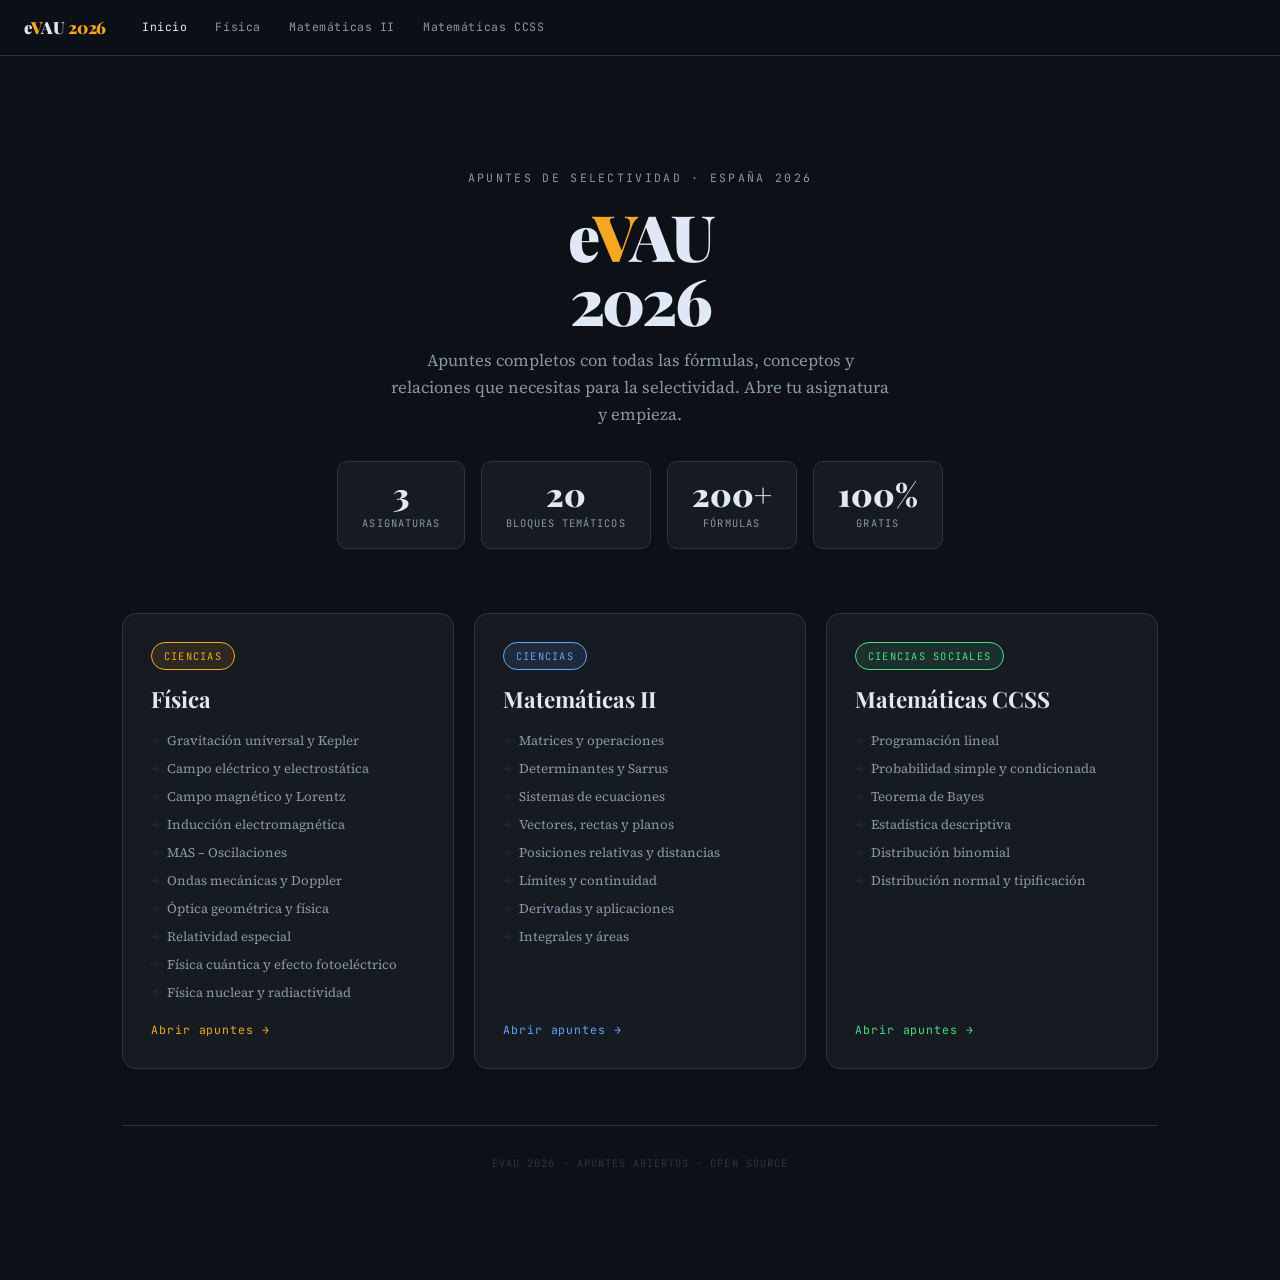
==== index.html @ 3c182254 "initial commit" ====
<!DOCTYPE html>
<html lang="es">
<head>
<meta charset="UTF-8">
<meta name="viewport" content="width=device-width, initial-scale=1.0">
<title>EvAU 2026 — Apuntes completos</title>
<link rel="stylesheet" href="style.css">
</head>
<body class="index-body">

<!-- TOPBAR -->
<header class="topbar">
  <div class="topbar-logo">e<span>V</span>AU <span>2026</span></div>
  <nav class="topbar-nav">
    <a href="index.html" class="active" style="color:var(--text)">Inicio</a>
    <a href="fisica.html" class="fisica">Física</a>
    <a href="matematicas-ii.html" class="mat2">Matemáticas II</a>
    <a href="matematicas-ccss.html" class="matcc">Matemáticas CCSS</a>
  </nav>
</header>

<main class="index-main">

  <!-- HERO -->
  <section class="index-hero">
    <div class="kicker">Apuntes de selectividad · España 2026</div>
    <h1>e<em>V</em>AU<br>2026</h1>
    <p>Apuntes completos con todas las fórmulas, conceptos y relaciones que necesitas para la selectividad. Abre tu asignatura y empieza.</p>

    <div class="stats-row">
      <div class="stat-pill">
        <div class="stat-num">3</div>
        <div class="stat-label">Asignaturas</div>
      </div>
      <div class="stat-pill">
        <div class="stat-num">20</div>
        <div class="stat-label">Bloques temáticos</div>
      </div>
      <div class="stat-pill">
        <div class="stat-num">200+</div>
        <div class="stat-label">Fórmulas</div>
      </div>
      <div class="stat-pill">
        <div class="stat-num">100%</div>
        <div class="stat-label">Gratis</div>
      </div>
    </div>
  </section>

  <!-- CARDS -->
  <div class="subject-cards">

    <a href="fisica.html" class="subject-card f">
      <span class="card-badge">Ciencias</span>
      <div class="card-title">Física</div>
      <ul class="card-topics">
        <li>Gravitación universal y Kepler</li>
        <li>Campo eléctrico y electrostática</li>
        <li>Campo magnético y Lorentz</li>
        <li>Inducción electromagnética</li>
        <li>MAS – Oscilaciones</li>
        <li>Ondas mecánicas y Doppler</li>
        <li>Óptica geométrica y física</li>
        <li>Relatividad especial</li>
        <li>Física cuántica y efecto fotoeléctrico</li>
        <li>Física nuclear y radiactividad</li>
      </ul>
      <div class="card-cta">Abrir apuntes →</div>
    </a>

    <a href="matematicas-ii.html" class="subject-card m2">
      <span class="card-badge">Ciencias</span>
      <div class="card-title">Matemáticas II</div>
      <ul class="card-topics">
        <li>Matrices y operaciones</li>
        <li>Determinantes y Sarrus</li>
        <li>Sistemas de ecuaciones</li>
        <li>Vectores, rectas y planos</li>
        <li>Posiciones relativas y distancias</li>
        <li>Límites y continuidad</li>
        <li>Derivadas y aplicaciones</li>
        <li>Integrales y áreas</li>
      </ul>
      <div class="card-cta">Abrir apuntes →</div>
    </a>

    <a href="matematicas-ccss.html" class="subject-card mc">
      <span class="card-badge">Ciencias Sociales</span>
      <div class="card-title">Matemáticas CCSS</div>
      <ul class="card-topics">
        <li>Programación lineal</li>
        <li>Probabilidad simple y condicionada</li>
        <li>Teorema de Bayes</li>
        <li>Estadística descriptiva</li>
        <li>Distribución binomial</li>
        <li>Distribución normal y tipificación</li>
      </ul>
      <div class="card-cta">Abrir apuntes →</div>
    </a>

  </div>

  <div class="page-footer">
    EVAU 2026 · APUNTES ABIERTOS · OPEN SOURCE
  </div>

</main>
</body>
</html>
---- style.css ----
@import url('https://fonts.googleapis.com/css2?family=Playfair+Display:wght@700;900&family=Source+Serif+4:ital,wght@0,300;0,400;0,600;1,400&family=JetBrains+Mono:wght@400;600&display=swap');

/* ═══════════════════════════════════════════════════════
   VARIABLES GLOBALES
═══════════════════════════════════════════════════════ */
:root {
  --bg:       #0d1117;
  --surface:  #161b22;
  --surface2: #1c2332;
  --border:   #2a3444;
  --text:     #e0e8f5;
  --muted:    #8896aa;

  /* colores por asignatura */
  --fisica:   #f5a623;
  --mat2:     #60a5fa;
  --matcc:    #4ade80;
  --accent:   var(--fisica); /* default, se sobreescribe */

  --topbar-h: 56px;
  --sidebar-w: 264px;

  --font-display: 'Playfair Display', Georgia, serif;
  --font-body:    'Source Serif 4', Georgia, serif;
  --font-mono:    'JetBrains Mono', 'Courier New', monospace;
}

/* Temas por página */
body[data-subject="fisica"]  { --accent: var(--fisica); }
body[data-subject="mat2"]    { --accent: var(--mat2);   }
body[data-subject="matcc"]   { --accent: var(--matcc);  }

/* ═══════════════════════════════════════════════════════
   RESET & BASE
═══════════════════════════════════════════════════════ */
*, *::before, *::after { box-sizing: border-box; margin: 0; padding: 0; }
html { scroll-behavior: smooth; scroll-padding-top: calc(var(--topbar-h) + 24px); }

body {
  background: var(--bg);
  color: var(--text);
  font-family: var(--font-body);
  font-size: 16px;
  line-height: 1.75;
  min-height: 100vh;
}

a { color: var(--accent); text-decoration: none; }
a:hover { text-decoration: underline; }

/* ═══════════════════════════════════════════════════════
   TOPBAR
═══════════════════════════════════════════════════════ */
.topbar {
  position: fixed;
  top: 0; left: 0; right: 0;
  height: var(--topbar-h);
  background: rgba(13,17,23,0.92);
  backdrop-filter: blur(12px);
  -webkit-backdrop-filter: blur(12px);
  border-bottom: 1px solid var(--border);
  display: flex;
  align-items: center;
  padding: 0 24px;
  gap: 24px;
  z-index: 100;
}

.topbar-logo {
  font-family: var(--font-display);
  font-size: 1.05rem;
  font-weight: 900;
  color: var(--text);
  white-space: nowrap;
  letter-spacing: -0.02em;
}
.topbar-logo span { color: var(--accent); }

.topbar-nav {
  display: flex;
  align-items: center;
  gap: 4px;
  flex: 1;
}

.topbar-nav a {
  font-family: var(--font-mono);
  font-size: 0.72rem;
  letter-spacing: 0.05em;
  padding: 5px 12px;
  border-radius: 6px;
  color: var(--muted);
  transition: all 0.15s;
  white-space: nowrap;
}
.topbar-nav a:hover { color: var(--text); background: var(--surface2); text-decoration: none; }
.topbar-nav a.fisica { }
.topbar-nav a.fisica:hover, .topbar-nav a.fisica.active { color: var(--fisica); background: rgba(245,166,35,0.1); }
.topbar-nav a.mat2:hover, .topbar-nav a.mat2.active     { color: var(--mat2);   background: rgba(96,165,250,0.1); }
.topbar-nav a.matcc:hover, .topbar-nav a.matcc.active   { color: var(--matcc);  background: rgba(74,222,128,0.1); }

.topbar-tag {
  font-family: var(--font-mono);
  font-size: 0.65rem;
  letter-spacing: 0.1em;
  text-transform: uppercase;
  padding: 3px 10px;
  border-radius: 20px;
  border: 1px solid var(--accent);
  color: var(--accent);
  background: transparent;
  margin-left: auto;
}

/* ═══════════════════════════════════════════════════════
   LAYOUT SUBJECT PAGES
═══════════════════════════════════════════════════════ */
.page-layout {
  display: flex;
  margin-top: var(--topbar-h);
  min-height: calc(100vh - var(--topbar-h));
}

/* ── SIDEBAR ── */
.sidebar {
  width: var(--sidebar-w);
  min-width: var(--sidebar-w);
  background: var(--surface);
  border-right: 1px solid var(--border);
  position: sticky;
  top: var(--topbar-h);
  height: calc(100vh - var(--topbar-h));
  overflow-y: auto;
  padding: 20px 0 40px;
  flex-shrink: 0;
}

.sidebar::-webkit-scrollbar { width: 4px; }
.sidebar::-webkit-scrollbar-track { background: transparent; }
.sidebar::-webkit-scrollbar-thumb { background: var(--border); border-radius: 2px; }

.sb-section { padding: 4px 0; margin-bottom: 4px; }

.sb-heading {
  font-family: var(--font-mono);
  font-size: 0.6rem;
  letter-spacing: 0.14em;
  text-transform: uppercase;
  color: var(--muted);
  padding: 10px 20px 4px;
}

.sb-link {
  display: block;
  padding: 4px 16px 4px 20px;
  font-family: var(--font-body);
  font-size: 0.82rem;
  color: var(--text);
  opacity: 0.65;
  border-left: 2px solid transparent;
  transition: all 0.14s;
  line-height: 1.4;
}
.sb-link:hover { opacity: 1; border-left-color: var(--accent); color: var(--accent); background: rgba(255,255,255,0.03); text-decoration: none; }
.sb-link.active { opacity: 1; border-left-color: var(--accent); color: var(--accent); background: rgba(255,255,255,0.03); }

/* ── MAIN ── */
.page-main {
  flex: 1;
  padding: 48px 52px 100px;
  max-width: 860px;
  min-width: 0;
}

/* ═══════════════════════════════════════════════════════
   PAGE HERO
═══════════════════════════════════════════════════════ */
.page-hero {
  padding-bottom: 48px;
  margin-bottom: 56px;
  border-bottom: 1px solid var(--border);
}
.page-hero .kicker {
  font-family: var(--font-mono);
  font-size: 0.68rem;
  letter-spacing: 0.16em;
  text-transform: uppercase;
  color: var(--accent);
  margin-bottom: 8px;
}
.page-hero h1 {
  font-family: var(--font-display);
  font-size: 2.8rem;
  font-weight: 900;
  line-height: 1.1;
  letter-spacing: -0.03em;
  color: var(--text);
  margin-bottom: 12px;
}
.page-hero .desc {
  font-size: 1rem;
  color: var(--muted);
  max-width: 560px;
  line-height: 1.6;
}
.hero-tags { display: flex; gap: 8px; flex-wrap: wrap; margin-top: 18px; }
.htag {
  font-family: var(--font-mono);
  font-size: 0.68rem;
  letter-spacing: 0.06em;
  padding: 4px 12px;
  border-radius: 20px;
  border: 1px solid var(--border);
  color: var(--muted);
}

/* ═══════════════════════════════════════════════════════
   BLOQUES TEMÁTICOS
═══════════════════════════════════════════════════════ */
.block { margin-bottom: 80px; }

.block-header {
  display: flex;
  align-items: center;
  gap: 14px;
  margin-bottom: 32px;
  padding-bottom: 14px;
  border-bottom: 2px solid var(--accent);
}
.block-label {
  font-family: var(--font-mono);
  font-size: 0.64rem;
  font-weight: 600;
  letter-spacing: 0.12em;
  text-transform: uppercase;
  padding: 3px 10px;
  border-radius: 4px;
  background: rgba(255,255,255,0.06);
  color: var(--accent);
  border: 1px solid var(--accent);
  white-space: nowrap;
}
.block-header h2 {
  font-family: var(--font-display);
  font-size: 1.7rem;
  font-weight: 700;
  color: var(--text);
  letter-spacing: -0.02em;
}

/* subsection headings */
h3.sh {
  font-family: var(--font-display);
  font-size: 1.1rem;
  font-weight: 700;
  color: var(--text);
  margin: 32px 0 14px;
  padding-left: 14px;
  border-left: 3px solid var(--accent);
  opacity: 0.9;
}

h4.subsh {
  font-family: var(--font-mono);
  font-size: 0.78rem;
  letter-spacing: 0.08em;
  text-transform: uppercase;
  color: var(--muted);
  margin: 20px 0 10px;
}

p { margin-bottom: 10px; }

/* ═══════════════════════════════════════════════════════
   FÓRMULAS
═══════════════════════════════════════════════════════ */
.f-grid {
  display: grid;
  grid-template-columns: repeat(auto-fit, minmax(210px, 1fr));
  gap: 10px;
  margin: 14px 0;
}

.f-box {
  background: var(--surface2);
  border: 1px solid var(--border);
  border-radius: 8px;
  padding: 14px 16px;
}
.f-box.hi {
  border-color: var(--accent);
  background: color-mix(in srgb, var(--accent) 8%, var(--surface2));
}
.f-box .f-label {
  font-family: var(--font-mono);
  font-size: 0.62rem;
  text-transform: uppercase;
  letter-spacing: 0.1em;
  color: var(--muted);
  margin-bottom: 6px;
}
.f-box .f-note {
  font-family: var(--font-body);
  font-size: 0.75rem;
  color: var(--muted);
  margin-top: 6px;
  font-style: italic;
}
.f-box mjx-container { display: block !important; margin: 2px 0; }

/* full-width formula */
.f-full {
  background: var(--surface2);
  border: 1px solid var(--border);
  border-radius: 8px;
  padding: 16px 20px;
  margin: 14px 0;
}
.f-full.hi {
  border-color: var(--accent);
  background: color-mix(in srgb, var(--accent) 7%, var(--surface2));
}
.f-full .f-label {
  font-family: var(--font-mono);
  font-size: 0.62rem;
  text-transform: uppercase;
  letter-spacing: 0.1em;
  color: var(--muted);
  margin-bottom: 8px;
}
.f-full .f-note {
  font-size: 0.8rem;
  color: var(--muted);
  margin-top: 8px;
  font-style: italic;
}

/* ═══════════════════════════════════════════════════════
   INFO BOXES
═══════════════════════════════════════════════════════ */
.ib {
  border-left: 4px solid var(--border);
  border-radius: 0 8px 8px 0;
  background: var(--surface2);
  padding: 13px 16px;
  margin: 14px 0;
  font-size: 0.875rem;
  line-height: 1.65;
}
.ib.tip     { border-left-color: var(--matcc); }
.ib.warn    { border-left-color: var(--fisica); }
.ib.key     { border-left-color: var(--mat2);  }
.ib strong  { color: var(--text); }
.ib p { margin-bottom: 4px; }
.ib p:last-child { margin-bottom: 0; }

/* ═══════════════════════════════════════════════════════
   TABLAS
═══════════════════════════════════════════════════════ */
.t-wrap { overflow-x: auto; margin: 16px 0; }
table { width: 100%; border-collapse: collapse; font-size: 0.85rem; }
th {
  background: var(--surface2);
  color: var(--muted);
  font-family: var(--font-mono);
  font-size: 0.66rem;
  letter-spacing: 0.09em;
  text-transform: uppercase;
  padding: 9px 12px;
  border: 1px solid var(--border);
  text-align: left;
  white-space: nowrap;
}
td {
  padding: 9px 12px;
  border: 1px solid var(--border);
  vertical-align: top;
  line-height: 1.55;
}
tr:nth-child(even) td { background: rgba(255,255,255,0.02); }

/* ═══════════════════════════════════════════════════════
   LAW BOXES (Kepler, Postulados, etc.)
═══════════════════════════════════════════════════════ */
.law-box {
  background: var(--surface);
  border: 1px solid var(--border);
  border-radius: 10px;
  padding: 16px 20px;
  margin: 10px 0;
}
.law-num {
  font-family: var(--font-mono);
  font-size: 0.62rem;
  text-transform: uppercase;
  letter-spacing: 0.12em;
  color: var(--accent);
  margin-bottom: 4px;
}
.law-title {
  font-family: var(--font-display);
  font-size: 1rem;
  font-weight: 700;
  margin-bottom: 6px;
}
.law-box p { font-size: 0.875rem; margin: 0; }

/* ═══════════════════════════════════════════════════════
   DIVIDERS
═══════════════════════════════════════════════════════ */
.sdiv {
  border: none;
  border-top: 1px dashed var(--border);
  margin: 36px 0;
}

/* ═══════════════════════════════════════════════════════
   CONSTANTS GRID
═══════════════════════════════════════════════════════ */
.const-grid {
  display: grid;
  grid-template-columns: repeat(auto-fit, minmax(250px, 1fr));
  gap: 8px;
  margin: 12px 0;
}
.const-item {
  display: flex;
  align-items: center;
  gap: 10px;
  padding: 9px 14px;
  background: var(--surface2);
  border: 1px solid var(--border);
  border-radius: 6px;
}
.const-item .csym {
  font-family: var(--font-mono);
  font-size: 0.84rem;
  color: var(--accent);
  min-width: 56px;
}
.const-item .cval { font-size: 0.78rem; color: var(--muted); }

/* ═══════════════════════════════════════════════════════
   INDEX PAGE
═══════════════════════════════════════════════════════ */
.index-body {
  min-height: 100vh;
  display: flex;
  flex-direction: column;
}

.index-main {
  margin-top: var(--topbar-h);
  flex: 1;
  padding: 64px 32px 80px;
  max-width: 1100px;
  margin-left: auto;
  margin-right: auto;
  width: 100%;
}

.index-hero {
  text-align: center;
  padding: 48px 0 64px;
}
.index-hero .kicker {
  font-family: var(--font-mono);
  font-size: 0.72rem;
  letter-spacing: 0.2em;
  text-transform: uppercase;
  color: var(--muted);
  margin-bottom: 16px;
}
.index-hero h1 {
  font-family: var(--font-display);
  font-size: 4rem;
  font-weight: 900;
  letter-spacing: -0.04em;
  line-height: 1.0;
  margin-bottom: 16px;
}
.index-hero h1 em {
  font-style: normal;
  color: var(--fisica);
}
.index-hero p {
  font-size: 1.05rem;
  color: var(--muted);
  max-width: 500px;
  margin: 0 auto 32px;
  line-height: 1.6;
}

.subject-cards {
  display: grid;
  grid-template-columns: repeat(auto-fit, minmax(300px, 1fr));
  gap: 20px;
  margin-bottom: 56px;
}

.subject-card {
  background: var(--surface);
  border: 1px solid var(--border);
  border-radius: 14px;
  padding: 28px;
  display: flex;
  flex-direction: column;
  gap: 16px;
  transition: border-color 0.2s, transform 0.2s;
  text-decoration: none !important;
  color: var(--text);
}
.subject-card:hover { transform: translateY(-3px); }
.subject-card.f:hover { border-color: var(--fisica); }
.subject-card.m2:hover { border-color: var(--mat2); }
.subject-card.mc:hover { border-color: var(--matcc); }

.card-badge {
  font-family: var(--font-mono);
  font-size: 0.65rem;
  letter-spacing: 0.12em;
  text-transform: uppercase;
  padding: 4px 12px;
  border-radius: 20px;
  border: 1px solid;
  width: fit-content;
}
.subject-card.f  .card-badge { color: var(--fisica); border-color: var(--fisica); background: rgba(245,166,35,0.1); }
.subject-card.m2 .card-badge { color: var(--mat2);   border-color: var(--mat2);   background: rgba(96,165,250,0.1); }
.subject-card.mc .card-badge { color: var(--matcc);  border-color: var(--matcc);  background: rgba(74,222,128,0.1); }

.card-title {
  font-family: var(--font-display);
  font-size: 1.4rem;
  font-weight: 700;
  line-height: 1.2;
}
.card-topics {
  list-style: none;
  display: flex;
  flex-direction: column;
  gap: 5px;
}
.card-topics li {
  font-size: 0.82rem;
  color: var(--muted);
  display: flex;
  align-items: center;
  gap: 8px;
}
.card-topics li::before {
  content: '→';
  color: var(--border);
  font-size: 0.7rem;
}
.card-cta {
  margin-top: auto;
  font-family: var(--font-mono);
  font-size: 0.72rem;
  letter-spacing: 0.08em;
}
.subject-card.f  .card-cta { color: var(--fisica); }
.subject-card.m2 .card-cta { color: var(--mat2);   }
.subject-card.mc .card-cta { color: var(--matcc);  }

.stats-row {
  display: flex;
  gap: 16px;
  justify-content: center;
  flex-wrap: wrap;
  margin-top: 8px;
}
.stat-pill {
  background: var(--surface);
  border: 1px solid var(--border);
  border-radius: 10px;
  padding: 16px 24px;
  text-align: center;
}
.stat-num {
  font-family: var(--font-display);
  font-size: 2rem;
  font-weight: 900;
  color: var(--text);
  line-height: 1;
}
.stat-label {
  font-family: var(--font-mono);
  font-size: 0.65rem;
  letter-spacing: 0.1em;
  text-transform: uppercase;
  color: var(--muted);
  margin-top: 4px;
}

/* footer */
.page-footer {
  text-align: center;
  padding: 28px;
  font-family: var(--font-mono);
  font-size: 0.65rem;
  letter-spacing: 0.1em;
  color: var(--border);
  border-top: 1px solid var(--border);
  margin-top: 40px;
}

/* ═══════════════════════════════════════════════════════
   RESPONSIVE
═══════════════════════════════════════════════════════ */
@media (max-width: 900px) {
  .sidebar { display: none; }
  .page-main { padding: 32px 24px 80px; }
  .page-hero h1 { font-size: 2rem; }
  .index-hero h1 { font-size: 2.6rem; }
}
@media (max-width: 600px) {
  .topbar-nav a span { display: none; }
  .page-main { padding: 24px 16px 60px; }
}
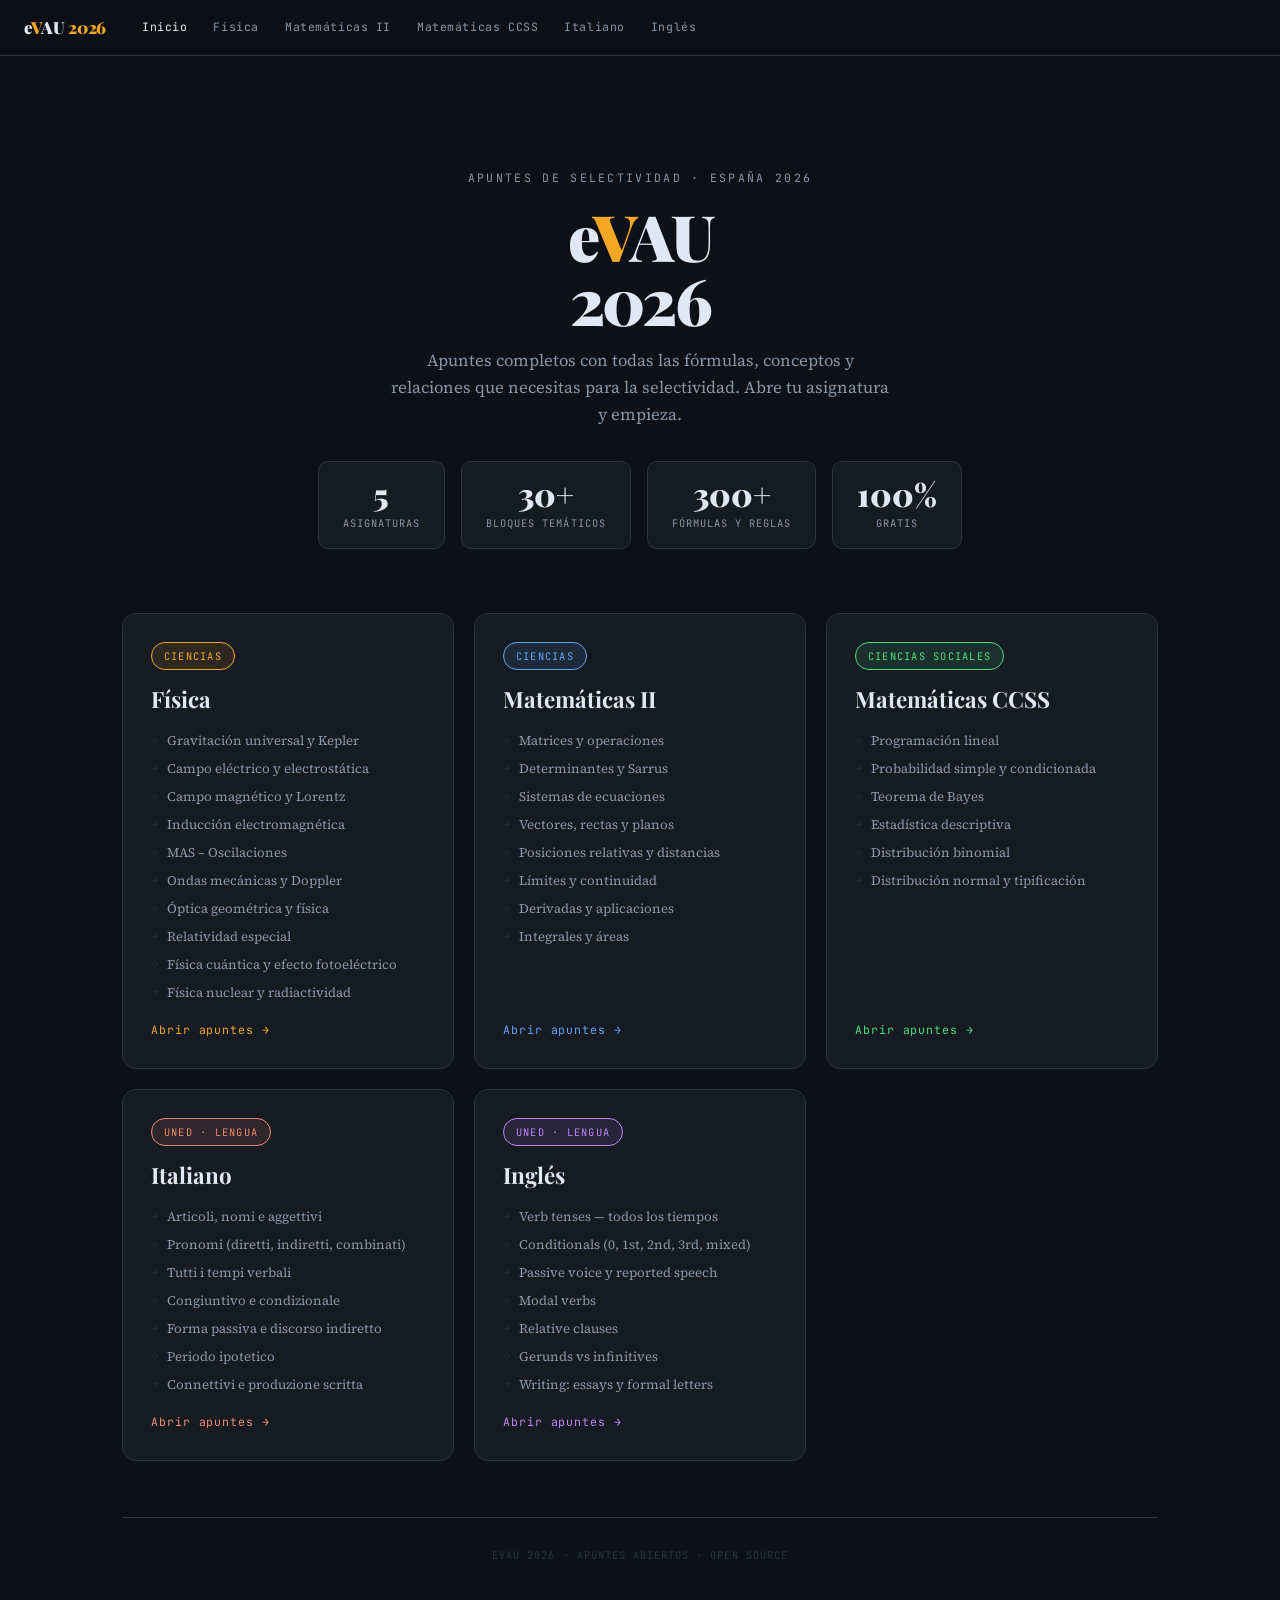
==== commit b311c612: "añadidos apuntes de ingles e italiano" ====
--- a/index.html
+++ b/index.html
@@ -16,6 +16,8 @@
     <a href="fisica.html" class="fisica">Física</a>
     <a href="matematicas-ii.html" class="mat2">Matemáticas II</a>
     <a href="matematicas-ccss.html" class="matcc">Matemáticas CCSS</a>
+    <a href="italiano.html" class="ita">Italiano</a>
+    <a href="ingles.html" class="eng">Inglés</a>
   </nav>
 </header>
 
@@ -29,16 +31,16 @@
 
     <div class="stats-row">
       <div class="stat-pill">
-        <div class="stat-num">3</div>
+        <div class="stat-num">5</div>
         <div class="stat-label">Asignaturas</div>
       </div>
       <div class="stat-pill">
-        <div class="stat-num">20</div>
+        <div class="stat-num">30+</div>
         <div class="stat-label">Bloques temáticos</div>
       </div>
       <div class="stat-pill">
-        <div class="stat-num">200+</div>
-        <div class="stat-label">Fórmulas</div>
+        <div class="stat-num">300+</div>
+        <div class="stat-label">Fórmulas y reglas</div>
       </div>
       <div class="stat-pill">
         <div class="stat-num">100%</div>
@@ -98,6 +100,36 @@
       <div class="card-cta">Abrir apuntes →</div>
     </a>
 
+    <a href="italiano.html" class="subject-card" style="--card-accent:var(--ita)" onmouseenter="this.style.borderColor='var(--ita)'" onmouseleave="this.style.borderColor=''">
+      <span class="card-badge" style="color:var(--ita);border-color:var(--ita);background:rgba(242,139,110,0.1)">UNED · Lengua</span>
+      <div class="card-title">Italiano</div>
+      <ul class="card-topics">
+        <li>Articoli, nomi e aggettivi</li>
+        <li>Pronomi (diretti, indiretti, combinati)</li>
+        <li>Tutti i tempi verbali</li>
+        <li>Congiuntivo e condizionale</li>
+        <li>Forma passiva e discorso indiretto</li>
+        <li>Periodo ipotetico</li>
+        <li>Connettivi e produzione scritta</li>
+      </ul>
+      <div class="card-cta" style="color:var(--ita)">Abrir apuntes →</div>
+    </a>
+
+    <a href="ingles.html" class="subject-card" style="--card-accent:var(--eng)" onmouseenter="this.style.borderColor='var(--eng)'" onmouseleave="this.style.borderColor=''">
+      <span class="card-badge" style="color:var(--eng);border-color:var(--eng);background:rgba(192,132,252,0.1)">UNED · Lengua</span>
+      <div class="card-title">Inglés</div>
+      <ul class="card-topics">
+        <li>Verb tenses — todos los tiempos</li>
+        <li>Conditionals (0, 1st, 2nd, 3rd, mixed)</li>
+        <li>Passive voice y reported speech</li>
+        <li>Modal verbs</li>
+        <li>Relative clauses</li>
+        <li>Gerunds vs infinitives</li>
+        <li>Writing: essays y formal letters</li>
+      </ul>
+      <div class="card-cta" style="color:var(--eng)">Abrir apuntes →</div>
+    </a>
+
   </div>
 
   <div class="page-footer">
--- a/style.css
+++ b/style.css
@@ -15,6 +15,8 @@
   --fisica:   #f5a623;
   --mat2:     #60a5fa;
   --matcc:    #4ade80;
+  --ita:      #f28b6e;
+  --eng:      #c084fc;
   --accent:   var(--fisica); /* default, se sobreescribe */
 
   --topbar-h: 56px;
@@ -29,6 +31,8 @@
 body[data-subject="fisica"]  { --accent: var(--fisica); }
 body[data-subject="mat2"]    { --accent: var(--mat2);   }
 body[data-subject="matcc"]   { --accent: var(--matcc);  }
+body[data-subject="ita"]     { --accent: var(--ita);    }
+body[data-subject="eng"]     { --accent: var(--eng);    }
 
 /* ═══════════════════════════════════════════════════════
    RESET & BASE
@@ -79,9 +83,12 @@
 .topbar-nav {
   display: flex;
   align-items: center;
-  gap: 4px;
+  gap: 2px;
   flex: 1;
-}
+  overflow-x: auto;
+  scrollbar-width: none;
+}
+.topbar-nav::-webkit-scrollbar { display: none; }
 
 .topbar-nav a {
   font-family: var(--font-mono);
@@ -98,6 +105,8 @@
 .topbar-nav a.fisica:hover, .topbar-nav a.fisica.active { color: var(--fisica); background: rgba(245,166,35,0.1); }
 .topbar-nav a.mat2:hover, .topbar-nav a.mat2.active     { color: var(--mat2);   background: rgba(96,165,250,0.1); }
 .topbar-nav a.matcc:hover, .topbar-nav a.matcc.active   { color: var(--matcc);  background: rgba(74,222,128,0.1); }
+.topbar-nav a.ita:hover, .topbar-nav a.ita.active       { color: var(--ita);    background: rgba(242,139,110,0.1); }
+.topbar-nav a.eng:hover, .topbar-nav a.eng.active       { color: var(--eng);    background: rgba(192,132,252,0.1); }
 
 .topbar-tag {
   font-family: var(--font-mono);
